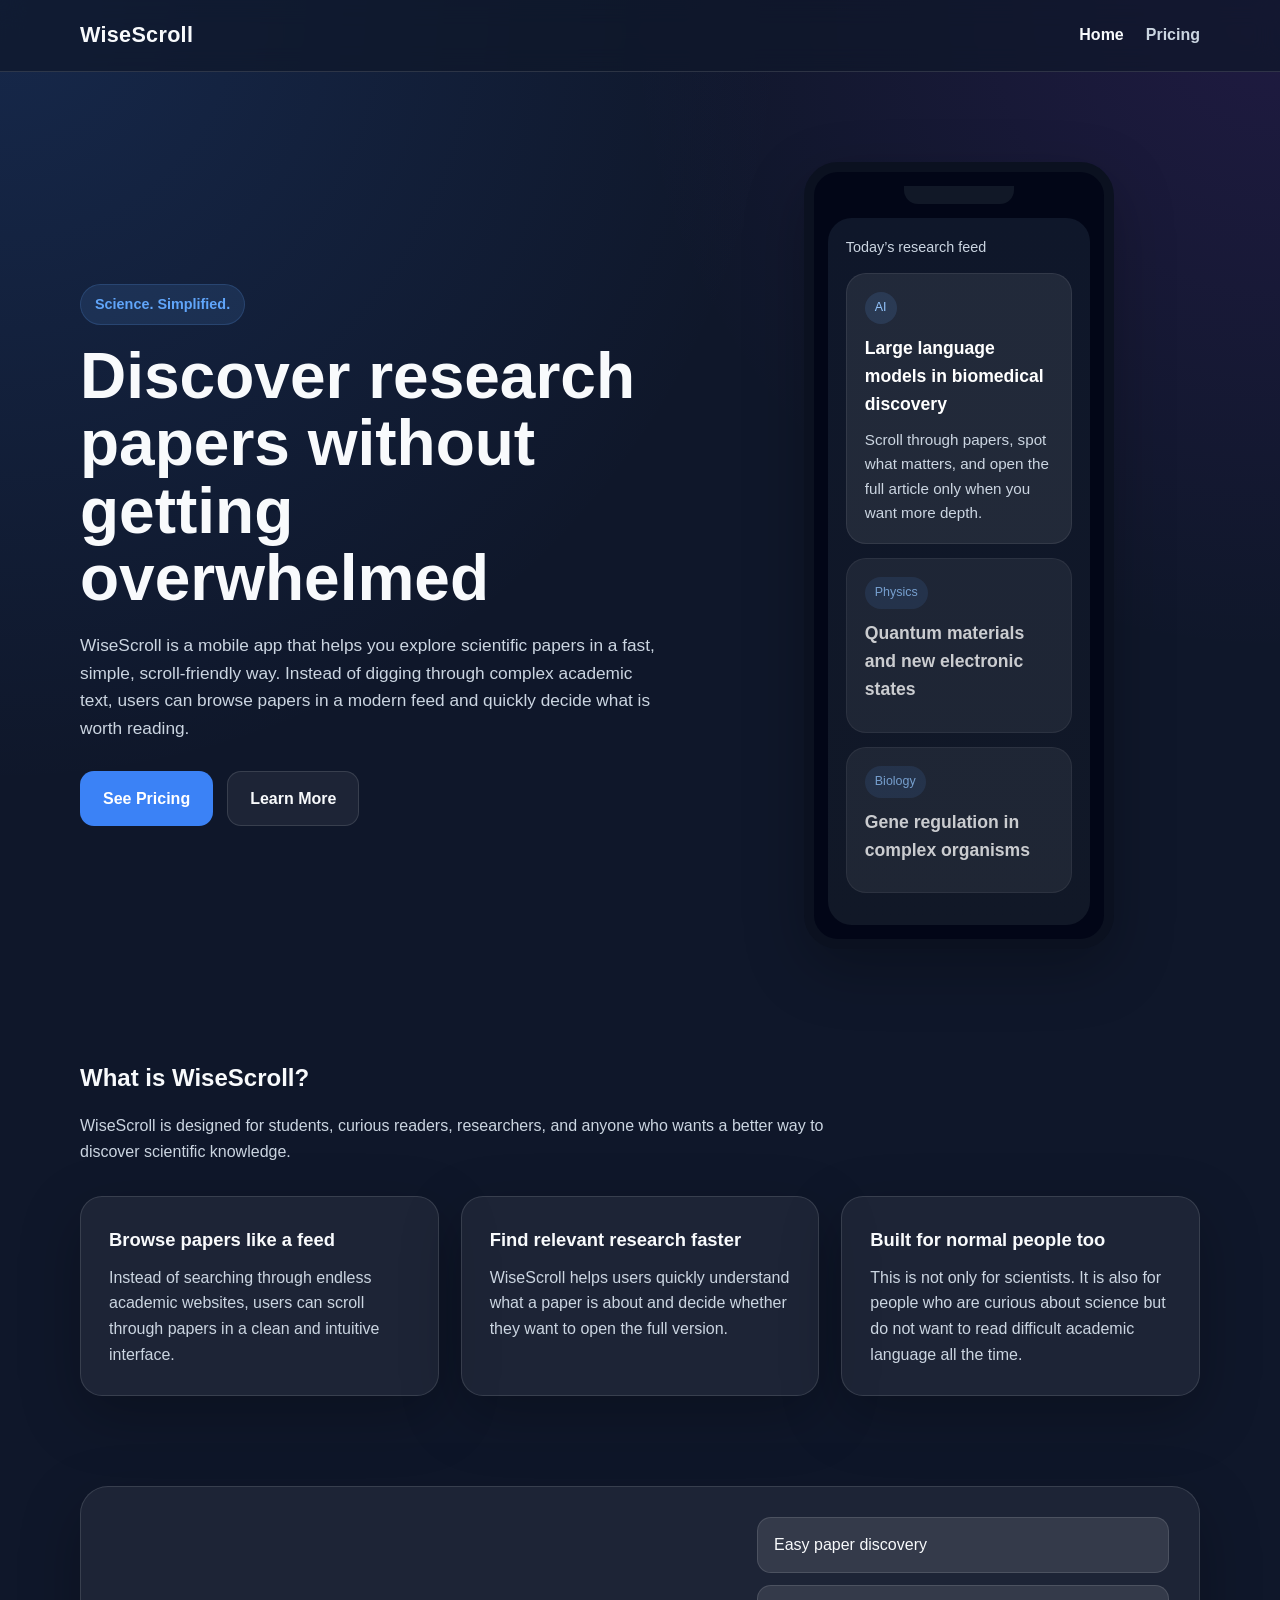
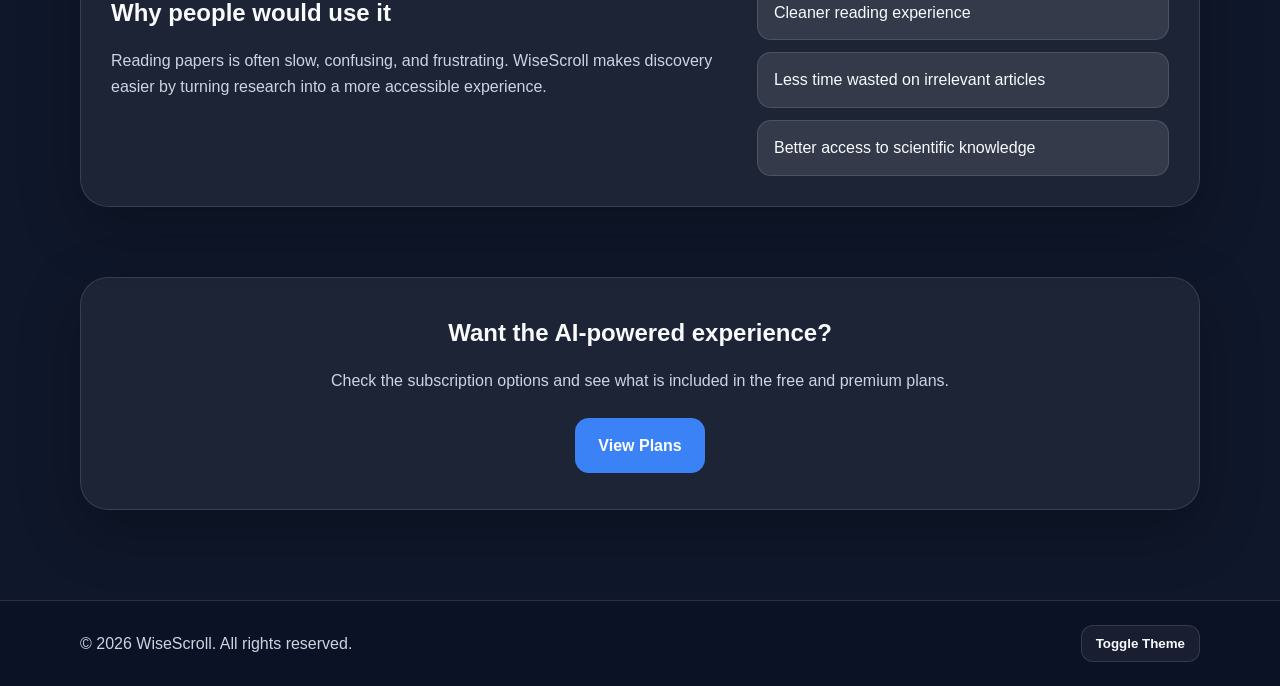
==== index.html @ 1b5b911a "WebSite was AI generated" ====
<!DOCTYPE html>
<html lang="en">
<head>
  <meta charset="UTF-8" />
  <meta name="viewport" content="width=device-width, initial-scale=1.0" />
  <title>WiseScroll — Research made simple</title>
  <link rel="stylesheet" href="style.css" />
</head>
<body>
  <header class="navbar">
    <div class="container nav-content">
      <div class="logo">WiseScroll</div>
      <nav>
        <ul class="nav-links">
          <li><a href="index.html" class="active">Home</a></li>
          <li><a href="pricing.html">Pricing</a></li>
        </ul>
      </nav>
    </div>
  </header>

  <main>
    <section class="hero">
      <div class="container hero-grid">
        <div class="hero-text">
          <span class="badge">Science. Simplified.</span>
          <h1>Discover research papers without getting overwhelmed</h1>
          <p class="hero-description">
            WiseScroll is a mobile app that helps you explore scientific papers in a fast,
            simple, scroll-friendly way. Instead of digging through complex academic text,
            users can browse papers in a modern feed and quickly decide what is worth reading.
          </p>
          <div class="hero-buttons">
            <a href="pricing.html" class="btn btn-primary">See Pricing</a>
            <a href="#how-it-works" class="btn btn-secondary">Learn More</a>
          </div>
        </div>

        <div class="phone-card">
          <div class="phone">
            <div class="phone-notch"></div>
            <div class="phone-screen">
              <p class="mini-label">Today’s research feed</p>
              <div class="paper-card">
                <span class="paper-tag">AI</span>
                <h3>Large language models in biomedical discovery</h3>
                <p>
                  Scroll through papers, spot what matters, and open the full article only when
                  you want more depth.
                </p>
              </div>
              <div class="paper-card muted">
                <span class="paper-tag">Physics</span>
                <h3>Quantum materials and new electronic states</h3>
              </div>
              <div class="paper-card muted">
                <span class="paper-tag">Biology</span>
                <h3>Gene regulation in complex organisms</h3>
              </div>
            </div>
          </div>
        </div>
      </div>
    </section>

    <section class="features" id="how-it-works">
      <div class="container">
        <h2>What is WiseScroll?</h2>
        <p class="section-subtitle">
          WiseScroll is designed for students, curious readers, researchers, and anyone who wants
          a better way to discover scientific knowledge.
        </p>

        <div class="feature-grid">
          <article class="feature-card">
            <h3>Browse papers like a feed</h3>
            <p>
              Instead of searching through endless academic websites, users can scroll through
              papers in a clean and intuitive interface.
            </p>
          </article>

          <article class="feature-card">
            <h3>Find relevant research faster</h3>
            <p>
              WiseScroll helps users quickly understand what a paper is about and decide whether
              they want to open the full version.
            </p>
          </article>

          <article class="feature-card">
            <h3>Built for normal people too</h3>
            <p>
              This is not only for scientists. It is also for people who are curious about science
              but do not want to read difficult academic language all the time.
            </p>
          </article>
        </div>
      </div>
    </section>

    <section class="highlight">
      <div class="container highlight-box">
        <div>
          <h2>Why people would use it</h2>
          <p>
            Reading papers is often slow, confusing, and frustrating. WiseScroll makes discovery
            easier by turning research into a more accessible experience.
          </p>
        </div>
        <ul class="highlight-list">
          <li>Easy paper discovery</li>
          <li>Cleaner reading experience</li>
          <li>Less time wasted on irrelevant articles</li>
          <li>Better access to scientific knowledge</li>
        </ul>
      </div>
    </section>

    <section class="cta">
      <div class="container cta-box">
        <h2>Want the AI-powered experience?</h2>
        <p>
          Check the subscription options and see what is included in the free and premium plans.
        </p>
        <a href="pricing.html" class="btn btn-primary">View Plans</a>
      </div>
    </section>
  </main>

  <footer class="footer">
    <div class="container footer-content">
      <p>© 2026 WiseScroll. All rights reserved.</p>
      <button id="themeToggle" class="theme-toggle">Toggle Theme</button>
    </div>
  </footer>

  <script src="script.js"></script>
</body>
</html>
---- style.css ----
:root {
  --bg: #0f172a;
  --bg-secondary: #111827;
  --card: rgba(255, 255, 255, 0.06);
  --card-strong: rgba(255, 255, 255, 0.1);
  --text: #f8fafc;
  --muted: #cbd5e1;
  --border: rgba(255, 255, 255, 0.12);
  --accent: #60a5fa;
  --accent-strong: #3b82f6;
  --success: #86efac;
  --shadow: 0 20px 60px rgba(0, 0, 0, 0.25);
}

body.light-theme {
  --bg: #f8fafc;
  --bg-secondary: #e2e8f0;
  --card: rgba(255, 255, 255, 0.8);
  --card-strong: rgba(255, 255, 255, 1);
  --text: #0f172a;
  --muted: #475569;
  --border: rgba(15, 23, 42, 0.12);
  --accent: #2563eb;
  --accent-strong: #1d4ed8;
  --success: #16a34a;
  --shadow: 0 20px 60px rgba(15, 23, 42, 0.08);
}

* {
  box-sizing: border-box;
  margin: 0;
  padding: 0;
}

html {
  scroll-behavior: smooth;
}

body {
  font-family: Arial, Helvetica, sans-serif;
  background:
    radial-gradient(circle at top left, rgba(59, 130, 246, 0.16), transparent 30%),
    radial-gradient(circle at top right, rgba(147, 51, 234, 0.12), transparent 25%),
    var(--bg);
  color: var(--text);
  line-height: 1.6;
}

.container {
  width: min(1120px, calc(100% - 40px));
  margin: 0 auto;
}

.navbar {
  position: sticky;
  top: 0;
  z-index: 100;
  backdrop-filter: blur(12px);
  background: rgba(15, 23, 42, 0.7);
  border-bottom: 1px solid var(--border);
}

body.light-theme .navbar {
  background: rgba(248, 250, 252, 0.8);
}

.nav-content {
  display: flex;
  justify-content: space-between;
  align-items: center;
  padding: 18px 0;
}

.logo {
  font-size: 1.35rem;
  font-weight: 700;
  letter-spacing: 0.3px;
}

.nav-links {
  list-style: none;
  display: flex;
  gap: 22px;
}

.nav-links a {
  color: var(--muted);
  text-decoration: none;
  font-weight: 600;
  transition: 0.2s ease;
}

.nav-links a:hover,
.nav-links a.active {
  color: var(--text);
}

.hero,
.pricing-hero {
  padding: 90px 0 70px;
}

.hero-grid {
  display: grid;
  grid-template-columns: 1.1fr 0.9fr;
  gap: 48px;
  align-items: center;
}

.badge {
  display: inline-block;
  padding: 8px 14px;
  border-radius: 999px;
  background: rgba(96, 165, 250, 0.12);
  color: var(--accent);
  font-size: 0.9rem;
  font-weight: 700;
  margin-bottom: 18px;
  border: 1px solid rgba(96, 165, 250, 0.18);
}

h1 {
  font-size: clamp(2.4rem, 5vw, 4.2rem);
  line-height: 1.05;
  margin-bottom: 20px;
}

.hero-description,
.section-subtitle,
.plan-description,
.comparison-item p,
.feature-card p,
.highlight-box p,
.cta-box p {
  color: var(--muted);
}

.hero-description {
  max-width: 700px;
  font-size: 1.08rem;
  margin-bottom: 28px;
}

.hero-buttons {
  display: flex;
  flex-wrap: wrap;
  gap: 14px;
}

.btn {
  display: inline-block;
  padding: 14px 22px;
  border-radius: 14px;
  text-decoration: none;
  font-weight: 700;
  transition: transform 0.2s ease, opacity 0.2s ease, background 0.2s ease;
  border: 1px solid var(--border);
}

.btn:hover {
  transform: translateY(-2px);
  opacity: 0.95;
}

.btn-primary {
  background: var(--accent-strong);
  color: white;
  border-color: transparent;
}

.btn-secondary {
  background: var(--card);
  color: var(--text);
}

.phone-card {
  display: flex;
  justify-content: center;
}

.phone {
  width: 310px;
  background: #020617;
  border: 10px solid #0b1120;
  border-radius: 34px;
  padding: 14px;
  box-shadow: var(--shadow);
}

.phone-notch {
  width: 110px;
  height: 18px;
  background: #111827;
  border-radius: 0 0 14px 14px;
  margin: 0 auto 14px;
}

.phone-screen {
  min-height: 520px;
  border-radius: 24px;
  background: linear-gradient(180deg, #0f172a 0%, #111827 100%);
  padding: 18px;
}

.mini-label {
  color: #cbd5e1;
  font-size: 0.9rem;
  margin-bottom: 14px;
}

.paper-card {
  background: rgba(255, 255, 255, 0.08);
  border: 1px solid rgba(255, 255, 255, 0.08);
  border-radius: 20px;
  padding: 18px;
  margin-bottom: 14px;
}

.paper-card h3 {
  margin: 10px 0 10px;
  font-size: 1.1rem;
  color: white;
}

.paper-card p {
  color: #cbd5e1;
  font-size: 0.95rem;
}

.paper-card.muted {
  opacity: 0.78;
}

.paper-tag {
  display: inline-block;
  font-size: 0.78rem;
  background: rgba(96, 165, 250, 0.14);
  color: #93c5fd;
  padding: 6px 10px;
  border-radius: 999px;
}

.features,
.pricing-section,
.comparison {
  padding: 40px 0 80px;
}

.features h2,
.highlight h2,
.cta h2,
.pricing-hero h1,
.comparison h2 {
  margin-bottom: 16px;
}

.section-subtitle {
  max-width: 760px;
  margin-bottom: 32px;
}

.feature-grid,
.pricing-grid,
.comparison-box {
  display: grid;
  gap: 22px;
}

.feature-grid {
  grid-template-columns: repeat(3, 1fr);
}

.feature-card,
.pricing-card,
.comparison-item,
.highlight-box,
.cta-box {
  background: var(--card);
  border: 1px solid var(--border);
  box-shadow: var(--shadow);
}

.feature-card {
  border-radius: 22px;
  padding: 28px;
}

.feature-card h3 {
  margin-bottom: 10px;
  font-size: 1.15rem;
}

.highlight {
  padding: 10px 0 70px;
}

.highlight-box {
  border-radius: 28px;
  padding: 30px;
  display: grid;
  grid-template-columns: 1.2fr 0.8fr;
  gap: 28px;
  align-items: center;
}

.highlight-list {
  list-style: none;
  display: grid;
  gap: 12px;
}

.highlight-list li {
  padding: 14px 16px;
  border-radius: 14px;
  background: var(--card-strong);
  border: 1px solid var(--border);
}

.cta {
  padding: 0 0 90px;
}

.cta-box {
  border-radius: 28px;
  padding: 36px;
  text-align: center;
}

.cta-box p {
  margin: 12px auto 24px;
  max-width: 650px;
}

.pricing-subtitle {
  max-width: 700px;
}

.pricing-grid {
  grid-template-columns: repeat(2, 1fr);
  align-items: stretch;
}

.pricing-card {
  position: relative;
  border-radius: 24px;
  padding: 30px;
}

.featured-plan {
  border: 1px solid rgba(96, 165, 250, 0.45);
  transform: scale(1.02);
}

.popular-tag {
  position: absolute;
  top: 18px;
  right: 18px;
  padding: 7px 12px;
  background: var(--accent-strong);
  color: white;
  border-radius: 999px;
  font-size: 0.8rem;
  font-weight: 700;
}

.pricing-top h2 {
  font-size: 1.5rem;
  margin-bottom: 8px;
}

.price {
  font-size: 2.2rem;
  font-weight: 800;
  margin-bottom: 10px;
}

.price span {
  font-size: 1rem;
  font-weight: 600;
  color: var(--muted);
}

.plan-description {
  margin-bottom: 24px;
}

.pricing-features {
  list-style: none;
  display: grid;
  gap: 12px;
  margin-bottom: 24px;
}

.pricing-features li {
  padding: 12px 14px;
  border-radius: 14px;
  background: var(--card-strong);
  border: 1px solid var(--border);
}

.pricing-features li::before {
  content: "✓ ";
  color: var(--success);
  font-weight: 700;
}

.pricing-features li.disabled {
  color: var(--muted);
  opacity: 0.8;
}

.pricing-features li.disabled::before {
  content: "– ";
  color: var(--muted);
}

.full-width {
  width: 100%;
  text-align: center;
}

.comparison-box {
  grid-template-columns: repeat(2, 1fr);
}

.comparison-item {
  border-radius: 22px;
  padding: 28px;
}

.comparison-item h3 {
  margin-bottom: 10px;
}

.footer {
  border-top: 1px solid var(--border);
  padding: 24px 0;
  background: rgba(2, 6, 23, 0.25);
}

body.light-theme .footer {
  background: rgba(255, 255, 255, 0.3);
}

.footer-content {
  display: flex;
  justify-content: space-between;
  align-items: center;
  gap: 20px;
}

.footer p {
  color: var(--muted);
}

.theme-toggle {
  background: var(--card);
  color: var(--text);
  border: 1px solid var(--border);
  padding: 10px 14px;
  border-radius: 12px;
  cursor: pointer;
  font-weight: 600;
}

.theme-toggle:hover {
  opacity: 0.92;
}

@media (max-width: 900px) {
  .hero-grid,
  .highlight-box,
  .pricing-grid,
  .comparison-box,
  .feature-grid {
    grid-template-columns: 1fr;
  }

  .phone-card {
    margin-top: 12px;
  }

  .featured-plan {
    transform: none;
  }
}

@media (max-width: 600px) {
  .nav-content,
  .footer-content {
    flex-direction: column;
    align-items: flex-start;
  }

  .nav-links {
    gap: 14px;
  }

  .hero,
  .pricing-hero {
    padding: 70px 0 50px;
  }

  .phone {
    width: 100%;
    max-width: 320px;
  }

  .feature-card,
  .pricing-card,
  .comparison-item,
  .highlight-box,
  .cta-box {
    padding: 22px;
  }
}
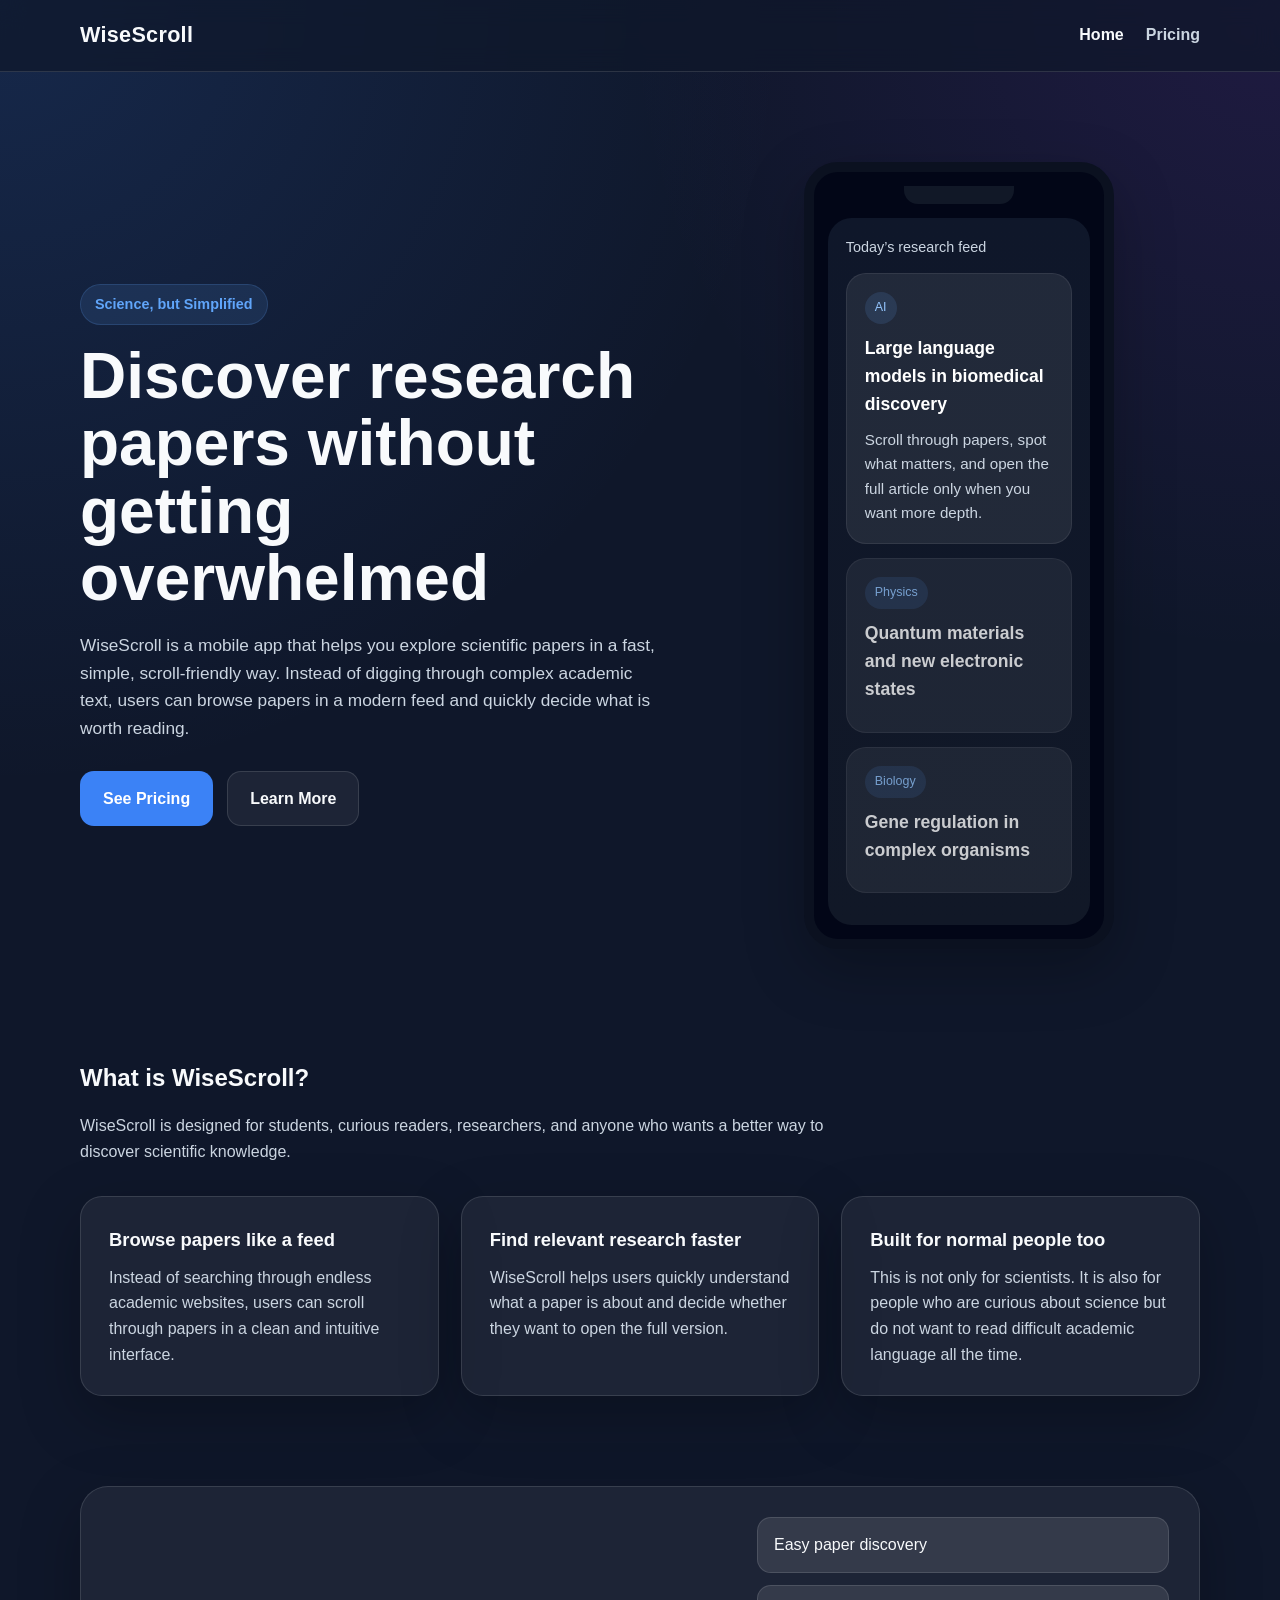
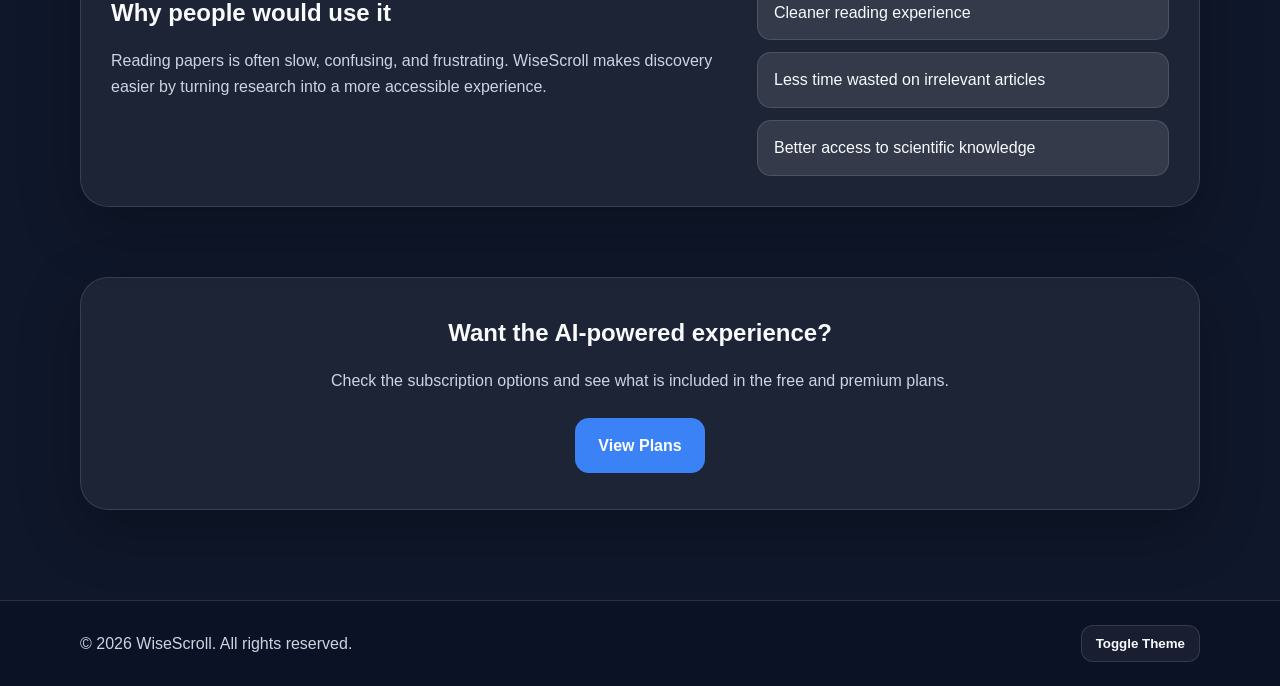
==== commit 6bdec012: "small change in text" ====
--- a/index.html
+++ b/index.html
@@ -23,7 +23,7 @@
     <section class="hero">
       <div class="container hero-grid">
         <div class="hero-text">
-          <span class="badge">Science. Simplified.</span>
+          <span class="badge">Science, but Simplified</span>
           <h1>Discover research papers without getting overwhelmed</h1>
           <p class="hero-description">
             WiseScroll is a mobile app that helps you explore scientific papers in a fast,
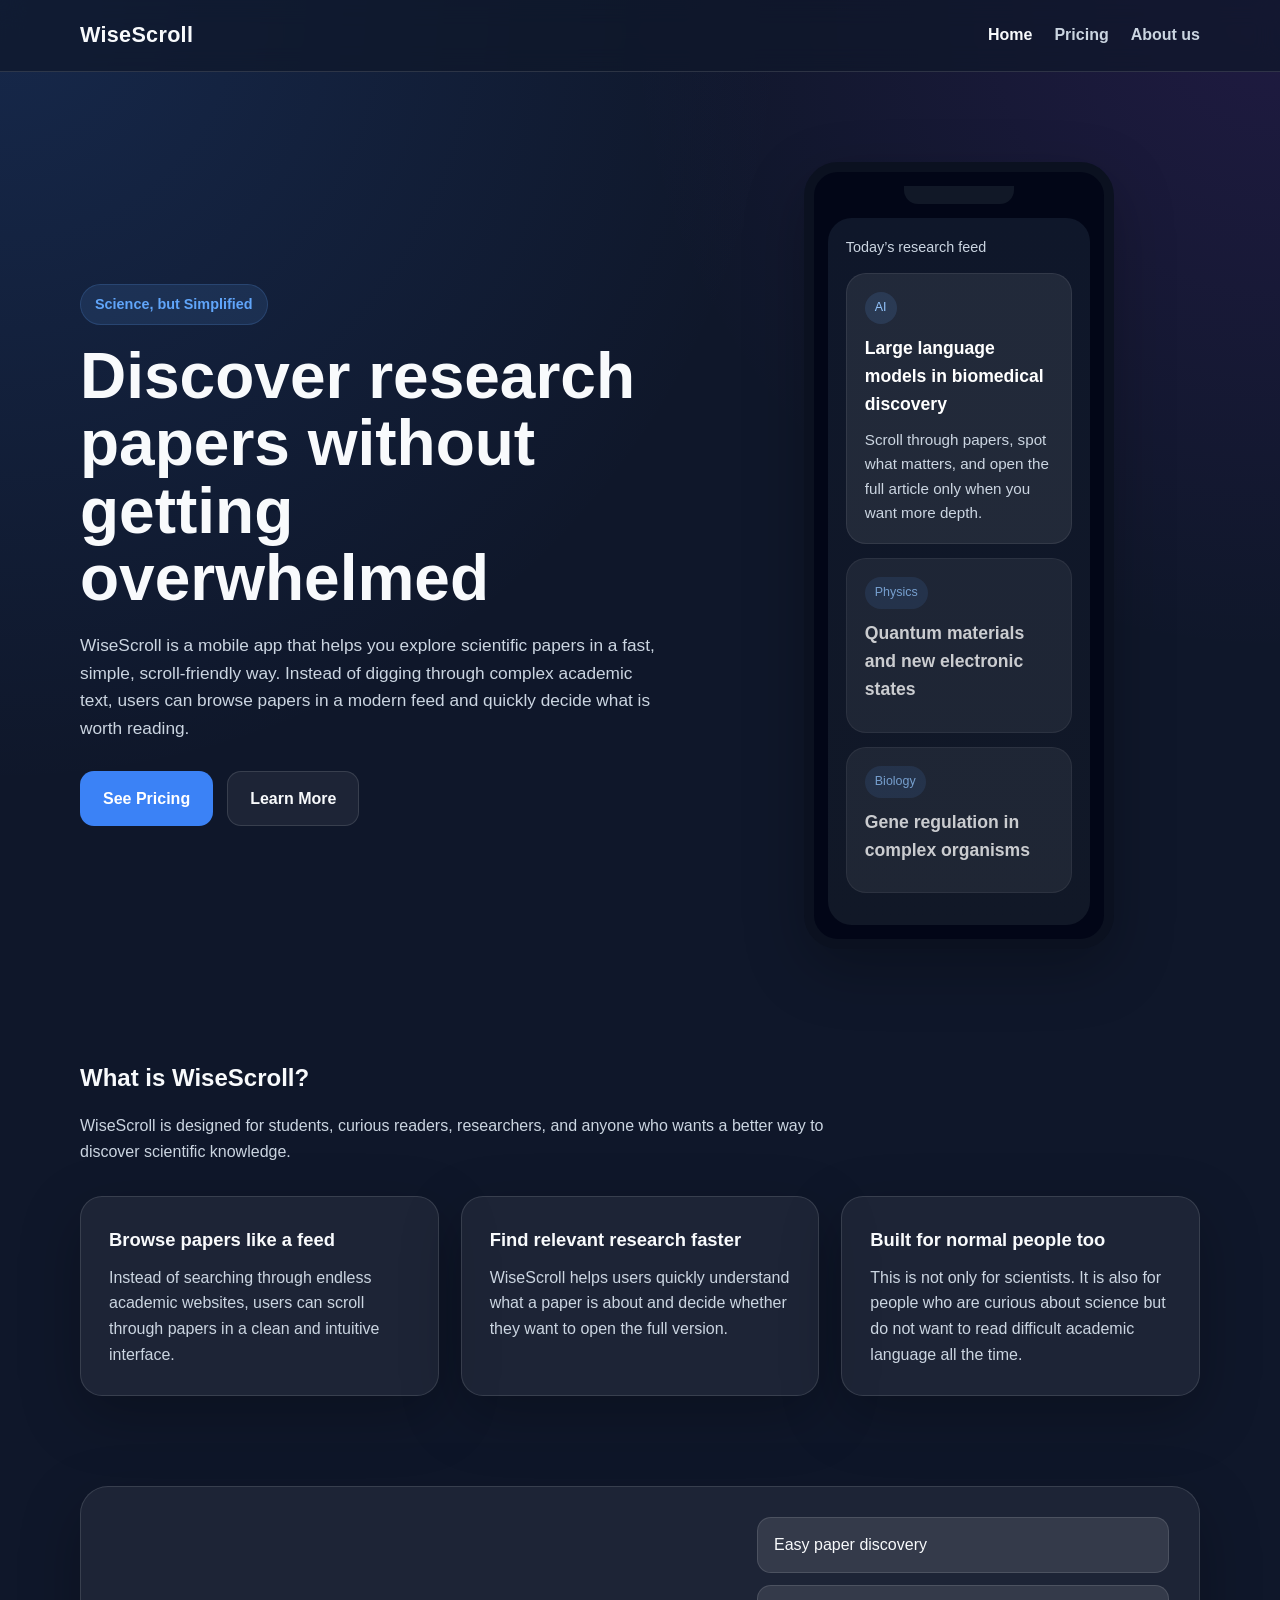
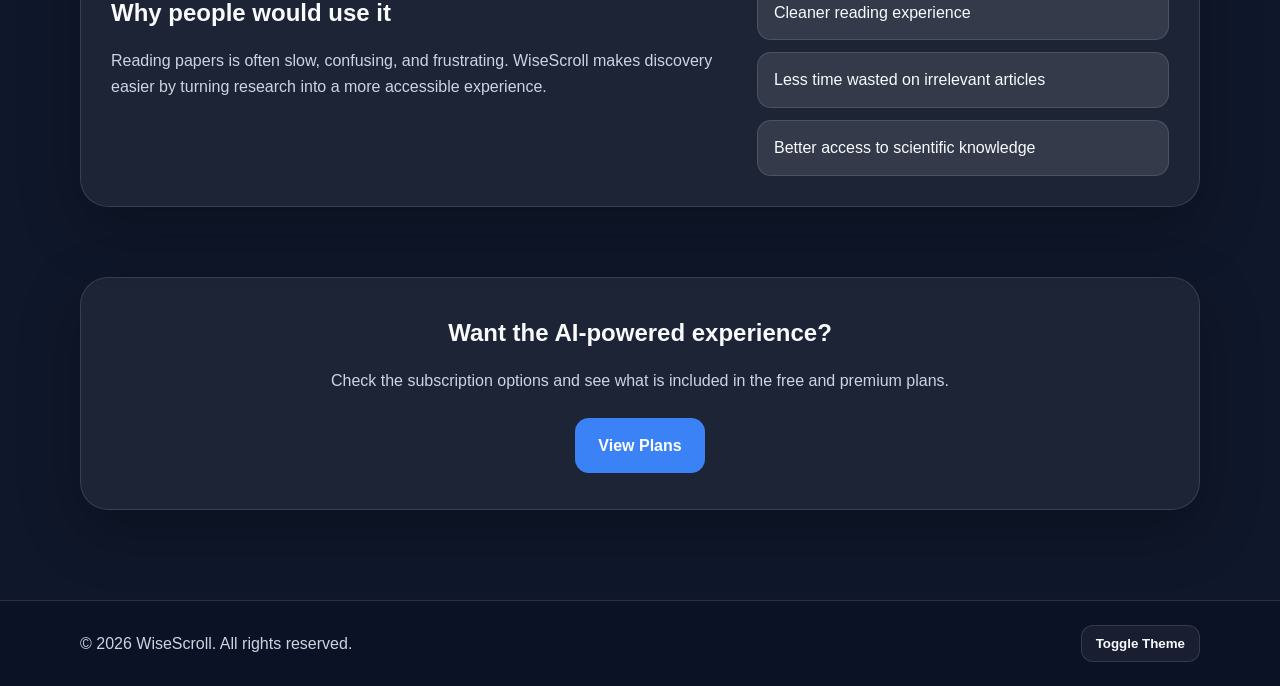
==== commit 646ba139: "added AboutMe page" ====
--- a/index.html
+++ b/index.html
@@ -14,6 +14,7 @@
         <ul class="nav-links">
           <li><a href="index.html" class="active">Home</a></li>
           <li><a href="pricing.html">Pricing</a></li>
+          <li><a href="about.html">About us</a></li>
         </ul>
       </nav>
     </div>
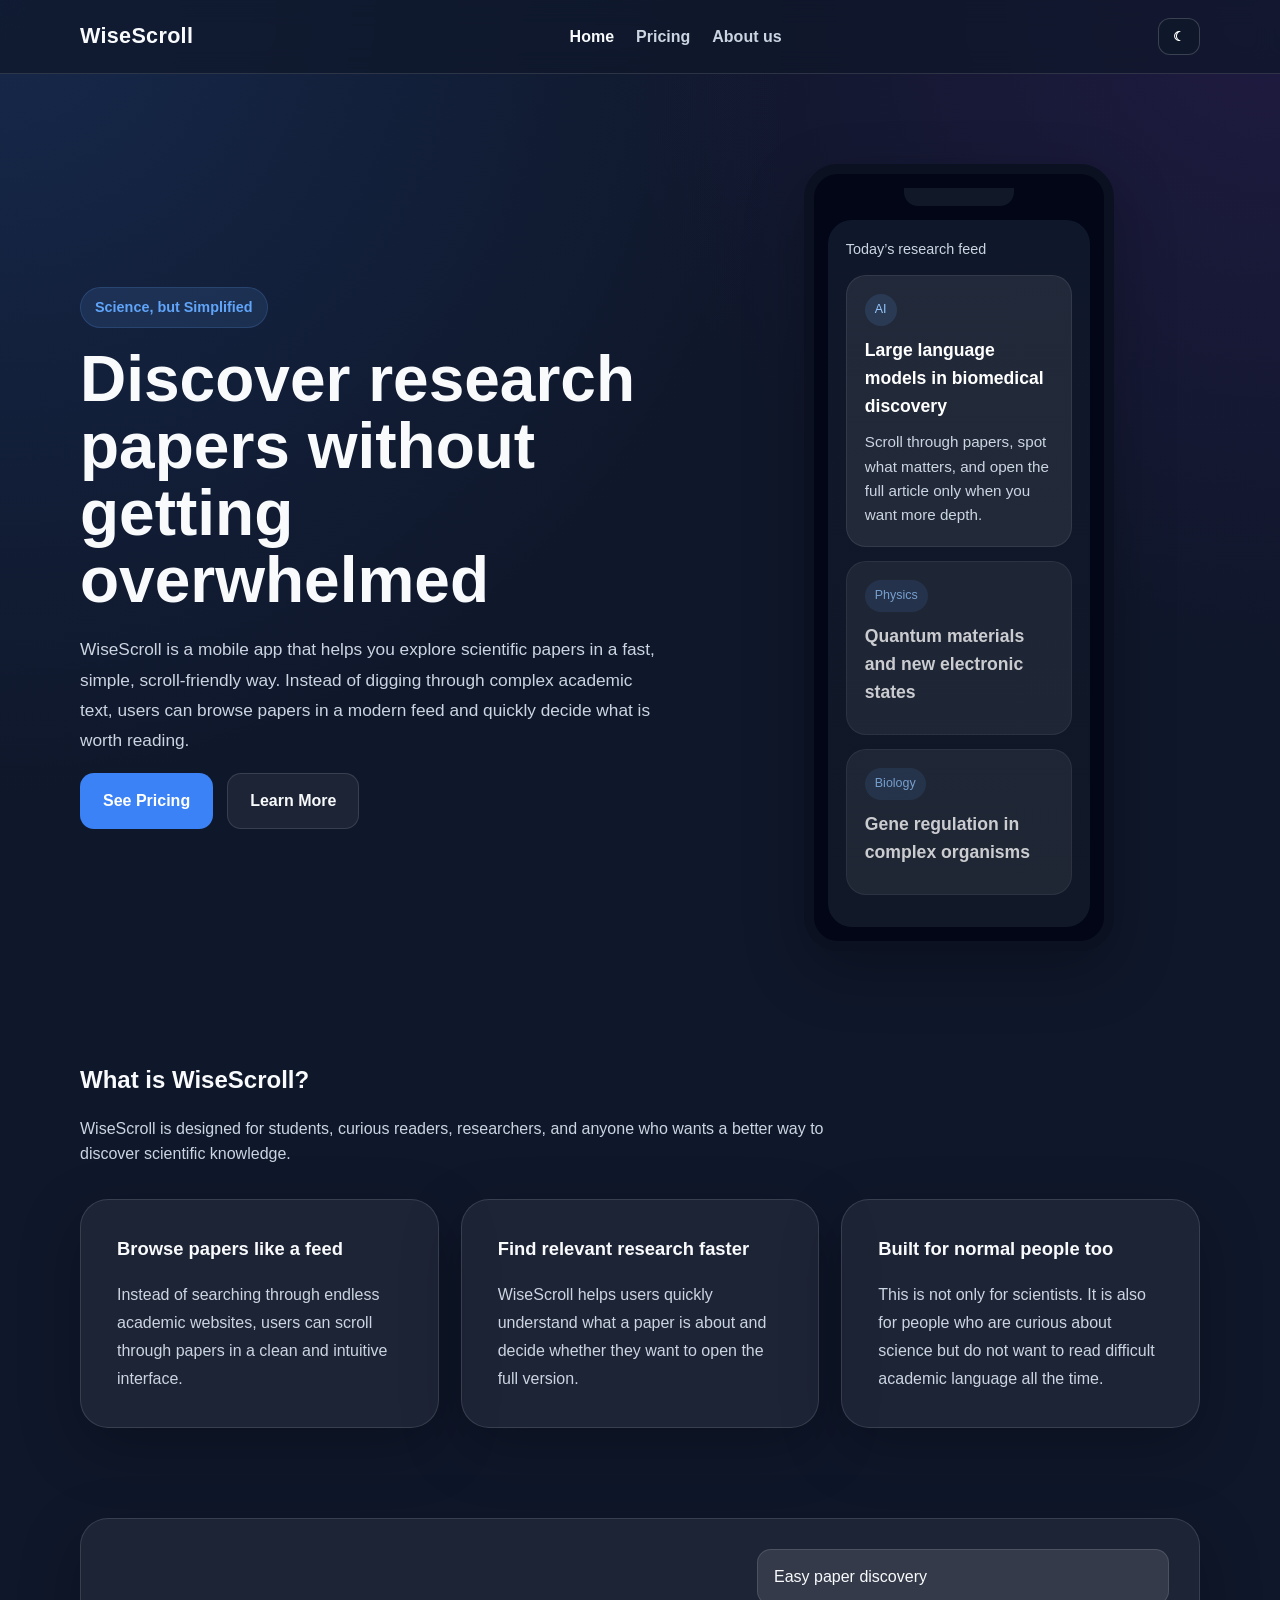
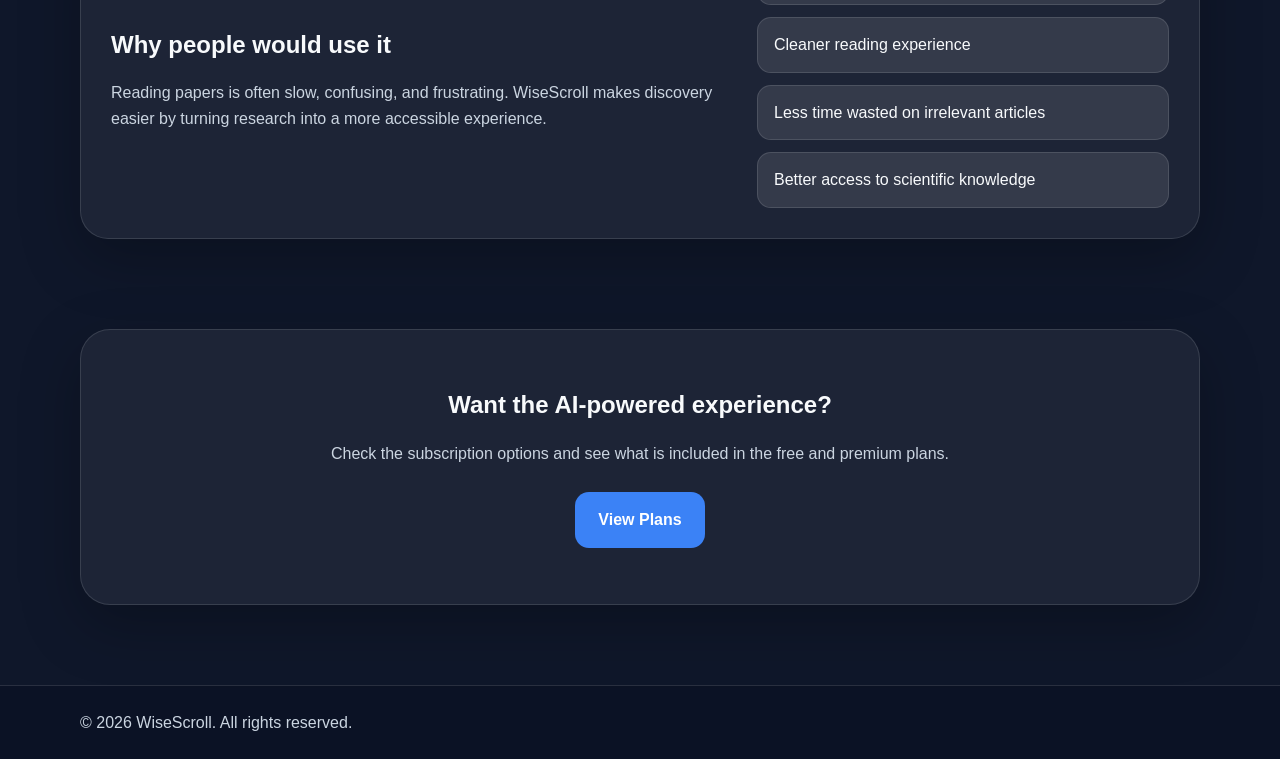
==== commit f5cf80c8: "fixed about us + theme button" ====
--- a/index.html
+++ b/index.html
@@ -17,6 +17,7 @@
           <li><a href="about.html">About us</a></li>
         </ul>
       </nav>
+      <button id="themeToggle" class="theme-toggle">Toggle Theme</button>
     </div>
   </header>
 
@@ -132,7 +133,6 @@
   <footer class="footer">
     <div class="container footer-content">
       <p>© 2026 WiseScroll. All rights reserved.</p>
-      <button id="themeToggle" class="theme-toggle">Toggle Theme</button>
     </div>
   </footer>
 
--- a/style.css
+++ b/style.css
@@ -513,4 +513,204 @@
   .cta-box {
     padding: 22px;
   }
+}
+.about-hero {
+  padding: 80px 0 60px;
+}
+
+.about-hero-grid {
+  display: grid;
+  grid-template-columns: 1.2fr 0.8fr;
+  gap: 48px;
+  align-items: center;
+}
+
+.about-badge {
+  display: inline-block;
+  margin-bottom: 18px;
+}
+
+.about-hero-text h1 {
+  margin-bottom: 24px;
+}
+
+.hero-description {
+  margin-bottom: 18px;
+  line-height: 1.75;
+  max-width: 760px;
+}
+
+.about-main-photo {
+  display: flex;
+  justify-content: center;
+}
+
+.image-placeholder.large {
+  width: 100%;
+  max-width: 360px;
+  min-height: 420px;
+  border-radius: 24px;
+  display: flex;
+  align-items: center;
+  justify-content: center;
+  text-align: center;
+  padding: 20px;
+}
+
+.about-story {
+  padding: 30px 0 20px;
+}
+
+.about-story h2 {
+  margin-bottom: 22px;
+}
+
+.about-intro {
+  max-width: 860px;
+  line-height: 1.8;
+  margin-bottom: 18px;
+}
+
+.story-grid {
+  display: grid;
+  gap: 24px;
+  margin-top: 40px;
+}
+
+.feature-card {
+  padding: 34px 36px;
+  border-radius: 28px;
+}
+
+.feature-card h3 {
+  margin-bottom: 18px;
+}
+
+.feature-card p {
+  margin-bottom: 14px;
+  line-height: 1.75;
+}
+
+.feature-card p:last-child {
+  margin-bottom: 0;
+}
+
+.about-quote-section {
+  padding: 70px 0 40px;
+}
+
+.about-quote {
+  max-width: 900px;
+  margin: 0 auto;
+  text-align: center;
+  font-size: 2rem;
+  line-height: 1.4;
+  font-weight: 600;
+  letter-spacing: -0.02em;
+  color: inherit;
+  position: relative;
+}
+
+.about-quote::before,
+.about-quote::after {
+  content: "";
+  display: block;
+  width: 72px;
+  height: 1px;
+  margin: 0 auto 24px;
+  background: rgba(15, 23, 42, 0.15);
+}
+
+.about-quote::after {
+  margin: 24px auto 0;
+}
+
+.cta {
+  padding: 20px 0 80px;
+}
+
+.cta-box {
+  padding: 56px 32px;
+  border-radius: 30px;
+  text-align: center;
+}
+
+.cta-box h2 {
+  margin-bottom: 16px;
+}
+
+.cta-box p {
+  max-width: 760px;
+  margin: 0 auto 24px;
+  line-height: 1.75;
+}
+
+@media (max-width: 900px) {
+  .about-hero-grid {
+    grid-template-columns: 1fr;
+    gap: 32px;
+  }
+
+  .about-main-photo {
+    justify-content: flex-start;
+  }
+
+  .image-placeholder.large {
+    max-width: 100%;
+    min-height: 300px;
+  }
+
+  .about-quote {
+    font-size: 1.5rem;
+  }
+
+  .feature-card {
+    padding: 28px 24px;
+  }
+
+  .cta-box {
+    padding: 42px 24px;
+  }
+}
+.nav-content {
+  display: flex;
+  align-items: center;
+  justify-content: space-between;
+}
+
+.nav-right {
+  display: flex;
+  align-items: center;
+  gap: 18px;
+}
+
+.theme-icon-btn {
+  border: 1px solid rgba(15, 23, 42, 0.12);
+  background: transparent;
+  width: 42px;
+  height: 42px;
+  border-radius: 999px;
+  font-size: 1.1rem;
+  cursor: pointer;
+  display: flex;
+  align-items: center;
+  justify-content: center;
+  transition: all 0.2s ease;
+}
+
+.theme-icon-btn:hover {
+  transform: translateY(-1px);
+  background: rgba(15, 23, 42, 0.04);
+}
+
+@media (max-width: 768px) {
+  .nav-right {
+    gap: 10px;
+  }
+
+  .theme-icon-btn {
+    width: 38px;
+    height: 38px;
+    font-size: 1rem;
+  }
 }
